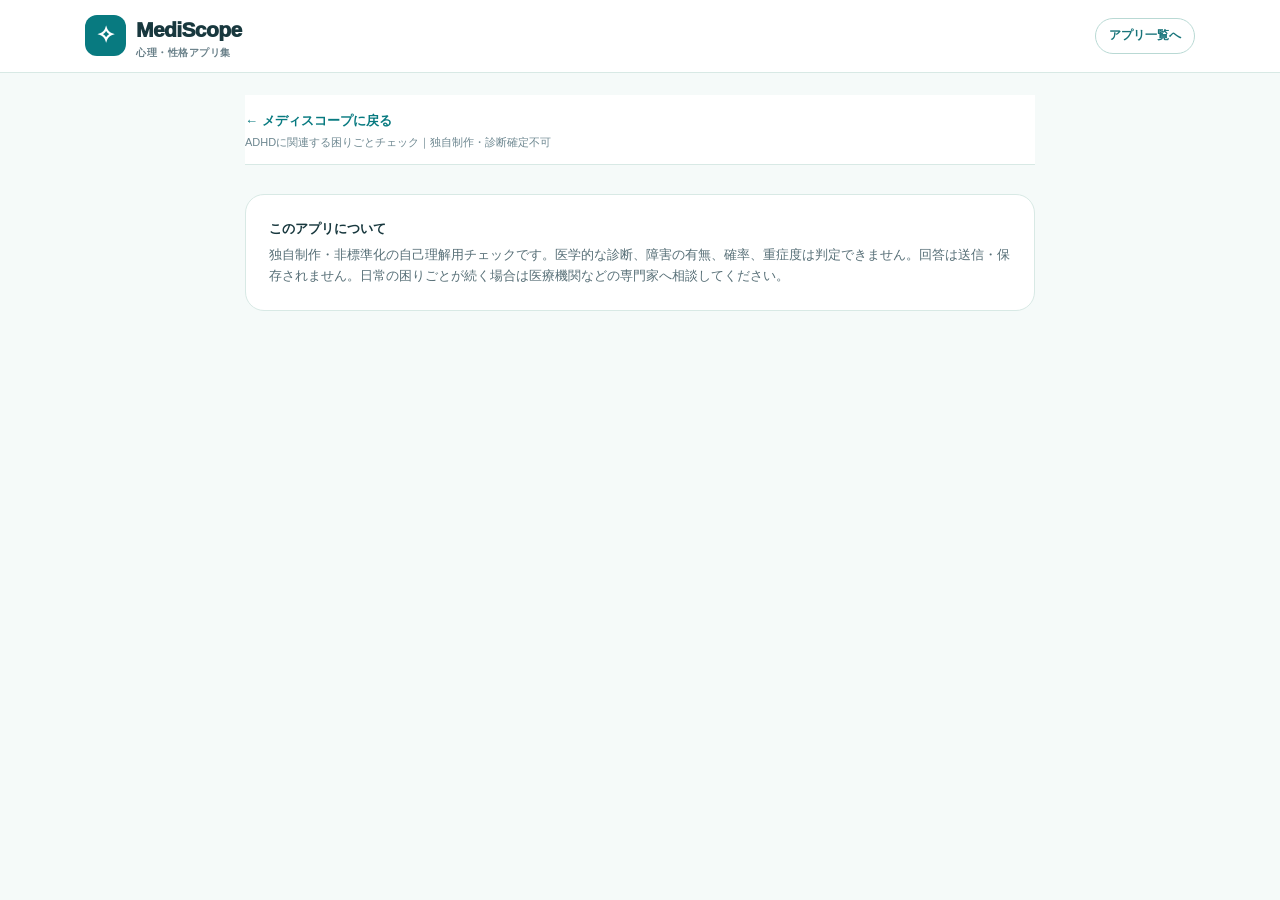
==== apps/attention/index.html @ f4fc347e "Build MediScope as independent original diagnosis app collection; restore 24q and 18q psychopathy or" ====
<!doctype html><html lang="ja"><head><meta charset="utf-8"><meta name="viewport" content="width=device-width,initial-scale=1"><meta name="theme-color" content="#086f76"><title>ADHDに関連する困りごとチェック｜MediScope</title><meta name="description" content="集中・忘れ物・段取りなどの困りごとを整理する9問"><link rel="stylesheet" href="../../style.css?v=4"></head><body>
<header><nav class="wrap nav"><a class="brand" href="../../"><i>✧</i><span>MediScope<small>心理・性格アプリ集</small></span></a><a href="../../">アプリ一覧へ</a></nav></header>
<main class="wrap app-main">
<div class="app-nav"><a href="../../">← メディスコープに戻る</a><span>ADHDに関連する困りごとチェック｜独自制作・診断確定不可</span></div>
<section id="library" hidden><input id="search" type="search" aria-label="検索" hidden><span id="count" hidden></span><div id="cards" hidden></div></section>
<section id="quiz" class="quiz" hidden>
<button id="back" class="back" type="button" hidden>戻る</button><h2 id="quiz-title"></h2><p id="quiz-desc" class="explain"></p><div class="notice-inline" id="quiz-note"></div>
<div class="progress-line"><span>回答の進み具合</span><span id="progress-text"></span></div><div class="track"><i id="progress-bar"></i></div>
<form id="form"><div id="questions"></div><div class="actions"><button class="primary" type="submit">結果を見る</button><button class="secondary" type="reset">回答をリセット</button></div><p class="error" id="error" aria-live="polite"></p></form>
<div id="result" class="result" hidden aria-live="polite"></div></section>
<aside class="disclaimer"><strong>このアプリについて</strong><p>独自制作・非標準化の自己理解用チェックです。医学的な診断、障害の有無、確率、重症度は判定できません。回答は送信・保存されません。日常の困りごとが続く場合は医療機関などの専門家へ相談してください。</p></aside>
</main>
<script>history.replaceState(null,"","#test-attention");</script><script src="../../app.js?v=4"></script>
</body></html>
---- style.css ----
:root{--ink:#18383e;--muted:#687f88;--a:#087a80;--line:#d8e9e5;--bg:#f5faf9;--soft:#e8f6f3;--paper:#fff}
*{box-sizing:border-box}html{scroll-behavior:smooth}body{margin:0;background:var(--bg);font:16px/1.65 -apple-system,BlinkMacSystemFont,"Hiragino Kaku Gothic ProN",Meiryo,sans-serif;color:var(--ink)}button,input{font:inherit}button{cursor:pointer}button:focus-visible,a:focus-visible,input:focus-visible{outline:3px solid #72c8c0;outline-offset:3px}[hidden]{display:none!important}a{color:inherit}
.wrap{width:calc(100% - 32px);max-width:1110px;margin:auto}
header{position:sticky;top:0;background:#ffffffef;z-index:10;backdrop-filter:blur(10px);border-bottom:1px solid var(--line)}
.nav{height:72px;display:flex;align-items:center;justify-content:space-between;gap:10px}
.brand{display:flex;align-items:center;gap:10px;text-decoration:none;font-size:21px;font-weight:950;letter-spacing:-.6px}.brand i{display:grid;place-items:center;background:var(--a);color:#fff;border-radius:12px;width:41px;height:41px;font-size:23px;font-style:normal}.brand small{display:block;font-size:10px;line-height:1.2;color:var(--muted);letter-spacing:.5px}
.nav a:last-child{border:1px solid #b9d9d4;padding:7px 13px;border-radius:50px;color:#18747a;font-size:12px;text-decoration:none;font-weight:800}
.hero{padding:28px 0 17px}.hero-in{background:linear-gradient(110deg,#08666f,#0a8f91 75%,#6ac4af);color:white;border-radius:26px;padding:52px clamp(25px,5vw,60px);min-height:305px;position:relative;overflow:hidden}
.hero-in:after{content:"";position:absolute;width:360px;height:360px;border:35px solid #eafffa29;border-radius:50%;right:-160px;top:-46px}
.hero h1{position:relative;z-index:1;font-size:clamp(30px,4.6vw,48px);line-height:1.26;letter-spacing:-.7px;margin:11px 0 13px}.hero h1 em{font-style:normal;color:#c4fff2}
.hero p{position:relative;z-index:1;max-width:640px;font-size:14px;color:#e5fff9;margin:0}
.hero .overline{color:#bbfff2;font-size:11px;letter-spacing:2px;font-weight:900}
.pills{display:flex;gap:8px;flex-wrap:wrap;margin:12px 0 29px}.pills span{background:#e9f3f1;color:#4b7a7e;padding:6px 13px;border-radius:30px;font-weight:800;font-size:12px}
.headline{display:flex;align-items:end;justify-content:space-between;gap:8px;margin-bottom:17px}.headline h2{font-size:24px;margin:0}.headline p{margin:3px 0 0;color:var(--muted);font-size:13px}.count{font-size:12px;color:var(--muted);white-space:nowrap}
.search{width:100%;height:49px;border-radius:13px;background:#fff;border:1px solid #bcd9d4;padding:0 14px;margin:0 0 13px}
.filters{display:flex;gap:8px;overflow:auto;scrollbar-width:thin;padding:0 0 18px}
.filter{white-space:nowrap;background:#fff;border:1px solid var(--line);color:#55777b;font-size:13px;font-weight:800;border-radius:50px;padding:8px 16px}
.filter[aria-pressed=true]{background:var(--a);color:#fff;border-color:var(--a)}
.cards{display:grid;grid-template-columns:repeat(3,minmax(0,1fr));gap:16px}.card{background:#fff;border:1px solid var(--line);border-radius:20px;padding:23px;display:flex;flex-direction:column;min-height:238px;box-shadow:0 8px 28px #19545b10}
.card .toprow{display:flex;align-items:center;justify-content:space-between;margin-bottom:14px}.card .emoji{background:#e9f5f2;border-radius:14px;width:49px;height:49px;display:grid;place-items:center;font-size:25px}
.badge{font-size:11px;background:#f0f4f4;color:#5b7a7f;border-radius:30px;padding:5px 9px;font-weight:800}.badge.med{background:#eef2ff;color:#53629e}
.card h3{font-size:18px;line-height:1.45;margin:0 0 7px}.card p{font-size:13px;color:var(--muted);margin:0 0 12px;flex:1}
.card .meta{font-size:11px;color:#809399;margin-bottom:14px}.card .start{background:var(--a);color:#fff;border:0;border-radius:11px;font-size:13px;font-weight:900;padding:11px;width:100%;text-align:center}
.quiz{background:#fff;border:1px solid var(--line);border-radius:23px;padding:30px;margin:24px auto 0;box-shadow:0 14px 30px #1b4c5613}
.back{border:0;background:var(--soft);color:var(--a);padding:8px 15px;border-radius:10px;font-size:13px;font-weight:850;margin-bottom:18px}
.quiz h2{font-size:25px;margin:0 0 9px}.quiz .explain{font-size:13px;color:var(--muted);margin:0 0 13px}
.notice-inline{background:#edf6f4;border-left:4px solid #36a5a3;padding:13px 15px;border-radius:10px;font-size:12px;color:#45646b;margin:15px 0 18px}
.progress-line{display:flex;justify-content:space-between;font-size:12px;color:var(--muted);margin:14px 0 7px}.track{height:9px;background:#e7f0ef;border-radius:20px;overflow:hidden}.track>i{display:block;background:#13a19c;width:0;height:100%;transition:width .2s}
.question{padding:18px 0;border-bottom:1px solid var(--line);border-left:0;border-top:0;border-right:0;margin:0;min-width:0}
.question legend{font-size:14px;font-weight:850;line-height:1.6;margin-bottom:13px;padding:0;width:100%}
.choices{display:flex;flex-wrap:wrap;gap:7px}.choice{display:flex;align-items:center;gap:5px;border:1px solid #dae5e6;border-radius:30px;padding:7px 10px;font-size:12px;cursor:pointer;color:#52666d}
.choice:has(input:checked){background:#e1f7f0;border-color:#49aaa6;color:#056c70;font-weight:900}.choice input{accent-color:#088489;margin:0}
.actions{display:flex;flex-wrap:wrap;gap:10px;margin-top:22px}.primary{background:var(--a);border:0;border-radius:11px;padding:12px 22px;color:#fff;font-weight:900}.secondary{background:#e8f4f1;border:0;border-radius:11px;padding:12px 19px;color:#11757c;font-weight:850}.error{color:#af3e43;font-size:13px;font-weight:700}
.result{background:#f3faf7;border:1px solid #d2e9df;border-radius:17px;margin:25px 0 0;padding:23px}.result h3{font-size:22px;margin:0 0 12px}.result p{color:#45666d;font-size:13px}
.axis{display:grid;grid-template-columns:145px 1fr 42px;gap:12px;align-items:center;margin:15px 0;font-size:12px}.bar{height:11px;border-radius:30px;background:#dbeee8;overflow:hidden}.bar b{display:block;height:100%;background:#158f8c;border-radius:30px}
.answers-list{padding-left:22px;font-size:13px;color:#42616a}.answers-list li{margin-bottom:6px}
.disclaimer{background:#fff;border:1px solid var(--line);border-radius:19px;padding:23px;margin:29px auto 43px;font-size:13px;color:#576f77}.disclaimer strong{color:var(--ink)}.disclaimer p{margin:5px 0 0}
footer{border-top:1px solid var(--line);font-size:12px;color:#7d9399;padding:24px 0 38px}
@media(max-width:850px){.cards{grid-template-columns:repeat(2,1fr)}}
@media(max-width:580px){.nav{height:64px}.nav a:last-child{font-size:11px}.hero{padding-top:17px}.hero-in{min-height:270px;padding:31px 24px}.hero h1{font-size:31px}.cards{grid-template-columns:1fr;gap:12px}.card{min-height:205px;padding:19px}.quiz{padding:20px}.quiz h2{font-size:22px}.choice{font-size:11px;padding:7px 9px}.axis{grid-template-columns:91px 1fr 33px;gap:6px}}

.app-main{max-width:790px;padding-top:22px}.app-main .quiz{display:block}.app-nav{background:white;border-bottom:1px solid var(--line);padding:12px 0}
.app-nav a{color:#087a80;text-decoration:none;font-size:13px;font-weight:900}
.app-nav span{display:block;color:#6d8790;font-size:11px}
.app-main .quiz{margin:0 auto 36px}
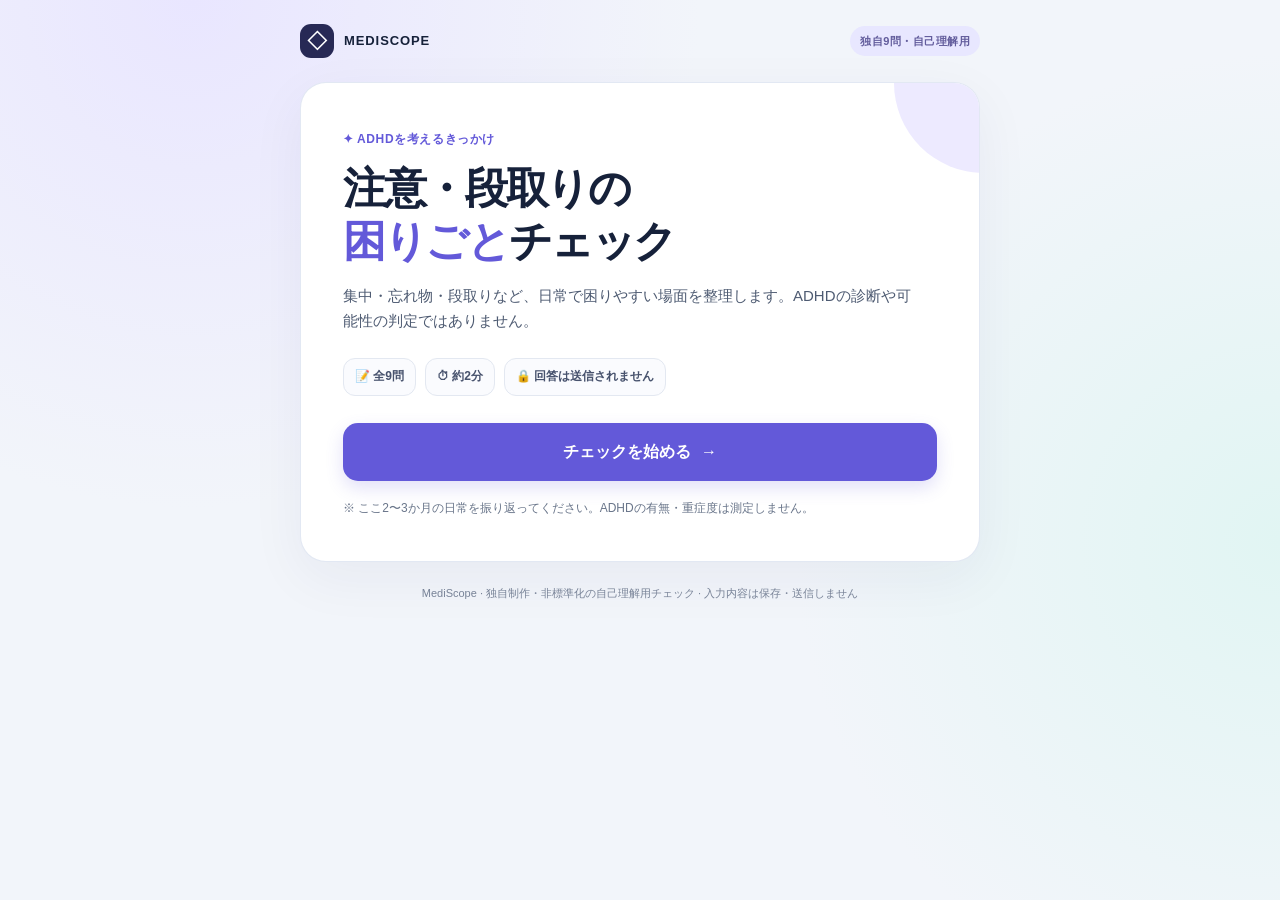
==== commit 5852eb3f: "Rebuild 7 apps in the same one-question-at-a-time format as the psychopathy check Questions, descrip" ====
--- a/apps/attention/index.html
+++ b/apps/attention/index.html
@@ -1,14 +1,236 @@
-<!doctype html><html lang="ja"><head><meta charset="utf-8"><meta name="viewport" content="width=device-width,initial-scale=1"><meta name="theme-color" content="#086f76"><title>ADHDに関連する困りごとチェック｜MediScope</title><meta name="description" content="集中・忘れ物・段取りなどの困りごとを整理する9問"><link rel="stylesheet" href="../../style.css?v=4"></head><body>
-<header><nav class="wrap nav"><a class="brand" href="../../"><i>✧</i><span>MediScope<small>心理・性格アプリ集</small></span></a><a href="../../">アプリ一覧へ</a></nav></header>
-<main class="wrap app-main">
-<div class="app-nav"><a href="../../">← メディスコープに戻る</a><span>ADHDに関連する困りごとチェック｜独自制作・診断確定不可</span></div>
-<section id="library" hidden><input id="search" type="search" aria-label="検索" hidden><span id="count" hidden></span><div id="cards" hidden></div></section>
-<section id="quiz" class="quiz" hidden>
-<button id="back" class="back" type="button" hidden>戻る</button><h2 id="quiz-title"></h2><p id="quiz-desc" class="explain"></p><div class="notice-inline" id="quiz-note"></div>
-<div class="progress-line"><span>回答の進み具合</span><span id="progress-text"></span></div><div class="track"><i id="progress-bar"></i></div>
-<form id="form"><div id="questions"></div><div class="actions"><button class="primary" type="submit">結果を見る</button><button class="secondary" type="reset">回答をリセット</button></div><p class="error" id="error" aria-live="polite"></p></form>
-<div id="result" class="result" hidden aria-live="polite"></div></section>
-<aside class="disclaimer"><strong>このアプリについて</strong><p>独自制作・非標準化の自己理解用チェックです。医学的な診断、障害の有無、確率、重症度は判定できません。回答は送信・保存されません。日常の困りごとが続く場合は医療機関などの専門家へ相談してください。</p></aside>
-</main>
-<script>history.replaceState(null,"","#test-attention");</script><script src="../../app.js?v=4"></script>
-</body></html>+<!doctype html>
+<html lang="ja">
+<head>
+  <meta charset="utf-8">
+  <meta name="viewport" content="width=device-width,initial-scale=1,viewport-fit=cover">
+  <meta name="theme-color" content="#eef2f8">
+  <meta name="description" content="集中・忘れ物・段取りなどの困りごとを整理する9問">
+  <title>ADHDに関連する困りごとチェック｜MediScope</title>
+  <style>
+    :root { color-scheme: light; --ink:#16213a; --muted:#65738b; --line:#e3e8f1; --paper:#fff; --accent:#6359d9; --accent-dark:#4e43b9; --mint:#1ba992; --blush:#e46b78; --bg:#f2f5fa; }
+    *,*::before,*::after { box-sizing:border-box; }
+    html { scroll-behavior:smooth; }
+    body {margin:0; font-family:-apple-system,BlinkMacSystemFont,"Hiragino Kaku Gothic ProN","Noto Sans JP","Yu Gothic",Meiryo,sans-serif; color:var(--ink); background:radial-gradient(circle at 15% 0%,#e9e6ff 0,transparent 36%),radial-gradient(circle at 100% 60%,#e1f5f3 0,transparent 35%),var(--bg); min-height:100dvh; line-height:1.65;}
+    button {font:inherit; cursor:pointer;}
+    button:focus-visible, a:focus-visible {outline:3px solid #6d63e9; outline-offset:3px;}
+    .shell {width:min(100% - 32px,680px); margin:0 auto; padding:24px 0 max(38px,env(safe-area-inset-bottom));}
+    .masthead {display:flex; align-items:center; justify-content:space-between; gap:12px; margin-bottom:24px;}
+    .logo {display:flex; align-items:center; gap:10px; font-size:13px; font-weight:850; letter-spacing:.07em;}
+    .mark {height:34px; width:34px; background:#272955; color:white; display:grid; place-items:center; border-radius:11px; font-size:20px; font-weight:750;}
+    .tag {font-size:11px; font-weight:800; letter-spacing:.04em; color:#625c9c; background:#e8e7ff; padding:6px 10px; border-radius:999px; white-space:nowrap;}
+    .surface {background:var(--paper); border:1px solid rgba(223,230,242,.9); border-radius:26px; box-shadow:0 16px 55px rgba(32,43,86,.055); overflow:hidden;}
+    .hero {padding:clamp(24px,6vw,42px); position:relative; overflow:hidden;}
+    .hero:before {content:""; position:absolute; width:180px; height:180px; right:-95px; top:-90px; border-radius:50%; background:#edeaff; pointer-events:none;}
+    .eyebrow {display:inline-flex; align-items:center; gap:6px; font-size:12px; font-weight:800; letter-spacing:.05em; color:var(--accent); margin-bottom:12px;}
+    h1 {font-size:clamp(30px,6vw,43px); letter-spacing:-.055em; line-height:1.24; margin:0 0 16px; font-weight:900;}
+    h1 em {font-style:normal;color:var(--accent);}
+    h2 {font-size:24px; letter-spacing:-.045em; line-height:1.35; margin:0;}
+    p {margin:0;}
+    .lead {font-size:15px; color:#4e5b72; max-width:38em;}
+    .facts {display:flex; gap:9px; flex-wrap:wrap; margin:24px 0 27px;}
+    .fact {border:1px solid var(--line); padding:8px 11px; border-radius:12px; font-size:12px; font-weight:750; color:#47526d; background:#fafbfe;}
+    .primary {display:flex; align-items:center; justify-content:center; gap:10px; width:100%; border:none; border-radius:15px; background:var(--accent); color:white; padding:16px 22px; font-weight:850; font-size:16px; transition:transform .15s,background .15s; box-shadow:0 7px 17px rgba(99,89,217,.19);}
+    .primary:active {transform:scale(.99);}
+    .primary:hover {background:var(--accent-dark);}
+    .primary[disabled] {opacity:.45; cursor:not-allowed; box-shadow:none;}
+    .secondary {border:1px solid #dfe3ef; color:#35415b; background:white; border-radius:12px; padding:12px 15px; font-weight:800;}
+    .secondary:hover {background:#f6f7ff;}
+    .notice {font-size:12px; color:#69758a; line-height:1.75; margin-top:17px;}
+    .foot {text-align:center; font-size:11px; color:#7a8599; margin-top:22px; padding:0 10px;}
+    .hidden {display:none!important;}
+    .inside {padding:clamp(20px,5.4vw,36px);}
+    .progress-top {display:flex; align-items:center; justify-content:space-between; font-size:13px; font-weight:850; margin-bottom:12px;}
+    .progress-top .dim {font-weight:700; color:#7b859a;}
+    .track {height:9px; background:#edf0f7; border-radius:50px; overflow:hidden;}
+    .fill {height:100%; width:0; background:linear-gradient(90deg,#8c81f0,#6359d9); transition:width .26s; border-radius:50px;}
+    .q-area {padding-top:29px;}
+    .q-kicker {font-size:12px; color:var(--accent); font-weight:800; margin-bottom:10px;}
+    .q-text {font-size:clamp(19px,4.5vw,25px); font-weight:860; line-height:1.56; letter-spacing:-.045em; min-height:80px;}
+    .q-hint {font-size:12px; color:#7a8598; margin:17px 0 12px;}
+    .options {display:grid; gap:9px;}
+    .option {display:flex; align-items:center; gap:13px; text-align:left; width:100%; border:1.5px solid #e3e7f0; background:#fff; padding:13px 15px; border-radius:13px; color:#35405a; font-size:14px; font-weight:680; transition:background .15s,border-color .15s;}
+    .option:hover {border-color:#bdb7fa; background:#faf9ff;}
+    .option.selected {background:#efedff; color:#4d41bd; border-color:#7e74e6;}
+    .radio-mark {width:19px;height:19px;border:2px solid #c4cad8;border-radius:50%;display:grid;place-items:center;flex-shrink:0;}
+    .option.selected .radio-mark {border-color:var(--accent);}
+    .option.selected .radio-mark::after {content:"";width:9px;height:9px;border-radius:50%;background:var(--accent);}
+    .nav {display:flex; gap:12px; margin-top:23px;}
+    .nav .primary {flex:1;}
+    .nav .secondary {flex:0 0 auto;}
+    .result-head {background:linear-gradient(150deg,#272b58,#47438b); padding:26px 25px 28px; color:white;}
+    .result-head .small {font-size:12px; color:#d5d4ff; font-weight:850; letter-spacing:.05em;}
+    .score-row {display:flex; align-items:baseline; gap:8px; margin:12px 0 9px;}
+    .score {font-size:65px; font-weight:900; line-height:1; letter-spacing:-.08em;}
+    .suffix {font-size:13px; color:#d6d5ff; font-weight:800;}
+    .result-label {font-size:20px; font-weight:850; margin:3px 0 8px;}
+    .result-description {font-size:13px; line-height:1.85; color:#edecff;}
+    .result-body {padding:26px 25px 28px;}
+    .bar-section {margin:0 0 27px;}
+    .bar-title {display:flex; align-items:center; justify-content:space-between; font-size:14px; margin:0 0 7px; font-weight:800;}
+    .bar-title output {font-variant-numeric:tabular-nums; font-size:13px; color:#65708a;}
+    .bar-track {background:#edf0f6;border-radius:30px; height:13px; overflow:hidden;}
+    .bar-track > span {display:block; height:100%; width:0; border-radius:30px; transition:width .7s ease;}
+    .bar-note {font-size:12px; color:#717c91; margin-top:5px;}
+    .insight {padding:16px 17px; border:1px solid #e7e7f7; background:#f7f7ff; border-radius:15px; margin-bottom:18px;}
+    .insight strong {display:block; font-size:14px; margin-bottom:6px; color:#423b93;}
+    .insight p {font-size:13px;color:#4e5970;}
+    .caution {padding:16px 17px; border-left:3px solid #b9b4fb; background:#fbfbff; color:#526078; font-size:12px; line-height:1.9; border-radius:8px;}
+    .button-row {display:flex; flex-direction:column; gap:10px; margin-top:22px;}
+    .button-row .secondary {width:100%;}
+    .toast {font-size:12px;text-align:center; min-height:18px;color:#238776;margin-top:12px;}
+    @media (prefers-reduced-motion:reduce) {*,*::before,*::after{transition:none!important;scroll-behavior:auto!important;}}
+    @media (min-width:580px) {.button-row {flex-direction:row;} .button-row > * {flex:1;} .q-area{padding-top:35px;} }
+      .logo{color:inherit;text-decoration:none;}
+    .flag-list{margin:8px 0 0;padding-left:1.2em;font-size:13px;color:#4e5970;}
+    .flag-list li{margin:3px 0;}
+  </style>
+
+</head>
+<body>
+  <main class="shell">
+    <header class="masthead"><a class="logo" href="../../"><div class="mark" aria-hidden="true">◇</div><span>MEDISCOPE</span></a><span class="tag">独自9問・自己理解用</span></header>
+    <section id="intro" class="surface hero">
+      <span class="eyebrow">✦ ADHDを考えるきっかけ</span>
+      <h1>注意・段取りの<br><em>困りごと</em>チェック</h1>
+      <p class="lead">集中・忘れ物・段取りなど、日常で困りやすい場面を整理します。ADHDの診断や可能性の判定ではありません。</p>
+      <div class="facts"><span class="fact">📝 全9問</span><span class="fact">⏱ 約2分</span><span class="fact">🔒 回答は送信されません</span></div>
+      <button id="start" class="primary" type="button">チェックを始める <span aria-hidden="true">→</span></button>
+      <p class="notice">※ ここ2〜3か月の日常を振り返ってください。ADHDの有無・重症度は測定しません。</p>
+    </section>
+    <section id="quiz" class="surface inside hidden" aria-label="質問">
+      <div class="progress-top"><span id="count">QUESTION 01 / 09</span><span class="dim" id="percent">0% 完了</span></div>
+      <div class="track" role="progressbar" aria-label="回答進捗" aria-valuemin="0" aria-valuemax="9" aria-valuenow="0" id="progress"><div class="fill" id="progress-fill"></div></div>
+      <div class="q-area"><div class="q-kicker" id="category"></div><div class="q-text" id="question" aria-live="polite"></div><p class="q-hint">最も近いものを1つ選んでください。</p><div class="options" id="choices" role="group" aria-label="回答の選択肢"></div></div>
+      <div class="nav"><button id="back" class="secondary" type="button">戻る</button><button id="next" class="primary" type="button" disabled>次へ <span aria-hidden="true">→</span></button></div>
+      <p class="notice">ここ2〜3か月の日常を振り返ってください。</p>
+    </section>
+    <section id="result" class="surface hidden" aria-label="チェック結果" aria-live="polite">
+      <div class="result-head"><div class="small">YOUR SELF-REFLECTION REPORT</div><div class="score-row"><span class="score" id="score">0</span><span class="suffix" id="suffix"></span></div><div class="result-label" id="level">今回の回答を振り返る</div><p class="result-description" id="description"></p></div>
+      <div class="result-body">
+        <h2 style="font-size:19px;margin-bottom:17px" id="bars-title"></h2>
+        <div id="bars"></div>
+        <div class="insight" id="flag-box"><strong>特に振り返りたい項目</strong><div id="flags"></div></div>
+        <div class="insight"><strong>参考のヒント</strong><p id="tip"></p></div>
+        <div class="caution"><strong>この結果について</strong><br>この表示は独自の質問による自己理解用の集計です。医学的・心理学的な診断の根拠にはなりません。一般集団との比較、病気の確率・重症度、障害の有無は判定できません。困りごとが続く場合は医療機関などの専門家へ相談してください。</div>
+        <div class="button-row"><button id="copy" class="primary" type="button">結果をコピー</button><button id="restart" class="secondary" type="button">最初からやり直す</button></div><p class="toast" id="toast" role="status"></p>
+        <p class="notice" style="text-align:center"><a href="../../" style="color:var(--accent);font-weight:800">← MediScope のアプリ一覧に戻る</a></p>
+      </div>
+    </section>
+    <footer class="foot">MediScope · 独自制作・非標準化の自己理解用チェック · 入力内容は保存・送信しません</footer>
+  </main>
+<script>
+  'use strict';
+  const APP = {"id": "attention", "title": "注意・段取りの困りごとチェック", "mode": "freq", "labels": ["まったくない", "ほとんどない", "ときどきある", "よくある", "とてもよくある"], "questions": [{"cat": "ADHDを考えるきっかけ", "text": "やるべきことが多いと、どこから始めればよいか迷う。"}, {"cat": "ADHDを考えるきっかけ", "text": "必要な物を探すことに時間を使ってしまう。"}, {"cat": "ADHDを考えるきっかけ", "text": "話を聞いていても、途中で別のことが気になる。"}, {"cat": "ADHDを考えるきっかけ", "text": "長い作業では、休憩を挟まないと取りかかりにくい。"}, {"cat": "ADHDを考えるきっかけ", "text": "予定を忘れないように複数の工夫が必要になる。"}, {"cat": "ADHDを考えるきっかけ", "text": "単調な作業を後回しにしてしまう。"}, {"cat": "ADHDを考えるきっかけ", "text": "途中で別の作業に移り、元の作業を忘れることがある。"}, {"cat": "ADHDを考えるきっかけ", "text": "思いついたことをすぐに口に出したくなる。"}, {"cat": "ADHDを考えるきっかけ", "text": "時間を見積もったつもりでも、遅れが生じることがある。"}], "groups": [], "tip": "気になった項目があれば、実際に困った場面・頻度・工夫したことを記録すると相談時に役立ちます。"};
+  const questions = APP.questions, labels = APP.labels;
+  let answers = Array(questions.length).fill(null);
+  let current = 0;
+  let latestReport = '';
+  const $ = id => document.getElementById(id);
+  const show = screen => {
+    ['intro','quiz','result'].forEach(x => $(x).classList.toggle('hidden',x!==screen));
+    window.scrollTo({top:0,behavior:'instant'});
+  };
+  function renderQuestion() {
+    const q=questions[current];
+    const done=answers.filter(x=>x!==null).length;
+    $('count').textContent = `QUESTION ${String(current+1).padStart(2,'0')} / ${String(questions.length).padStart(2,'0')}`;
+    $('percent').textContent=`${Math.round(done/questions.length*100)}% 回答済み`;
+    $('progress').setAttribute('aria-valuenow',done);
+    $('progress-fill').style.width=`${done/questions.length*100}%`;
+    $('category').textContent=q.cat;
+    $('question').textContent=q.text;
+    $('choices').replaceChildren();
+    labels.forEach((label,i)=>{
+      const btn=document.createElement('button'); btn.type='button';
+      btn.className='option'+(answers[current]===i?' selected':'');
+      btn.setAttribute('aria-pressed',String(answers[current]===i));
+      btn.innerHTML='<span class="radio-mark" aria-hidden="true"></span><span></span>';
+      btn.lastElementChild.textContent=label;
+      btn.addEventListener('click',()=>{answers[current]=i; renderQuestion();});
+      $('choices').append(btn);
+    });
+    $('back').disabled=current===0;
+    $('back').style.opacity=current===0?'.45':'1';
+    $('next').disabled=answers[current]===null;
+    $('next').innerHTML=current===questions.length-1?'結果を見る <span aria-hidden="true">→</span>':'次へ <span aria-hidden="true">→</span>';
+  }
+  function addBar(title,value,outputText,color,hint){
+    const section=document.createElement('div');section.className='bar-section';
+    const head=document.createElement('div');head.className='bar-title';
+    const name=document.createElement('span');name.textContent=title;
+    const output=document.createElement('output');output.textContent=outputText;
+    head.append(name,output);
+    const track=document.createElement('div');track.className='bar-track';
+    const fill=document.createElement('span');fill.style.background=color;fill.style.width=value+'%';track.append(fill);
+    section.append(head,track);
+    if(hint){const p=document.createElement('p');p.className='bar-note';p.textContent=hint;section.append(p);}
+    $('bars').append(section);
+  }
+  function groupScores(){
+    return APP.groups.map(g=>{
+      const vals=questions.map((q,i)=>q.group===g.key?(q.reverse?4-answers[i]:answers[i]):null).filter(v=>v!==null);
+      const avg=vals.reduce((a,b)=>a+b,0)/vals.length;
+      return {...g,avg,value:Math.round(avg/4*100)};
+    });
+  }
+  function showResult() {
+    if(answers.some(x=>x===null)) return;
+    $('bars').replaceChildren();$('flags').replaceChildren();
+    $('tip').textContent=APP.tip;
+    let lines=[];
+    if(APP.mode==='freq'){
+      const notable=answers.map((v,i)=>({v,i})).filter(x=>x.v>=3).sort((a,b)=>b.v-a.v);
+      $('score').textContent=notable.length;
+      $('suffix').textContent=`/ ${questions.length} 項目が「よくある」以上`;
+      $('level').textContent='今回の回答を振り返る';
+      $('description').textContent=`今回「よくある」「とてもよくある」に近い回答を選んだ項目は、${notable.length} / ${questions.length}件でした。この数は病気の確率・診断・重症度を表すものではありません。`;
+      $('bars-title').textContent='項目ごとの回答';
+      questions.forEach((q,i)=>addBar(`${i+1}. ${q.text}`,answers[i]/4*100,labels[answers[i]],answers[i]>=3?'#7068db':'#b9bfd0'));
+      if(notable.length){
+        const ul=document.createElement('ul');ul.className='flag-list';
+        notable.slice(0,4).forEach(x=>{const li=document.createElement('li');li.textContent=questions[x.i].text;ul.append(li);});
+        $('flags').append(ul);
+      }else{
+        const p=document.createElement('p');p.textContent='今回の回答では、強く当てはまると選んだ項目はありませんでした。気になることがあれば、回答だけで判断せず実際の状況を振り返ってください。';$('flags').append(p);
+      }
+      $('flag-box').classList.remove('hidden');
+      lines=[`「よくある」以上の項目：${notable.length} / ${questions.length}件`,...notable.slice(0,4).map(x=>'・'+questions[x.i].text)];
+    }else if(APP.mode==='traits'){
+      const dims=groupScores();
+      const top=[...dims].sort((a,b)=>b.value-a.value)[0];
+      $('score').textContent=top.value;
+      $('suffix').textContent='/ 100 最も高かった特性';
+      $('level').textContent=`最も高かった特性：${top.name}`;
+      $('description').textContent='各項目の平均的な当てはまり度を0〜100%の表示に換算しています。一般集団との比較や能力の評価ではありません。';
+      $('bars-title').textContent=`${dims.length}つの特性`;
+      dims.forEach(d=>addBar(d.name,d.value,d.value+' / 100',d.color,`高いほど「${d.name}」に当てはまると回答した傾向`));
+      $('flag-box').classList.add('hidden');
+      lines=dims.map(d=>`${d.name}：${d.value}/100`);
+    }else{
+      const dims=groupScores();
+      const combo=dims.map(d=>d.avg>=2?d.high:d.low);
+      const no=dims.reduce((n,d,i)=>n+(d.avg>=2?1<<(dims.length-1-i):0),0)+1;
+      $('score').textContent=String(no).padStart(2,'0');
+      $('suffix').textContent='/ 16通りの組み合わせ';
+      $('level').textContent=combo.join(' × ');
+      $('description').textContent=`あなたの回答の組み合わせ：${combo.join(' × ')}。これは独自の16通りの分類のうちの1つです。診断名ではありません。`;
+      $('bars-title').textContent=`${dims.length}つの軸`;
+      dims.forEach(d=>addBar(d.name,d.value,d.value+' / 100',d.color,`高いほど「${d.high}」、低いほど「${d.low}」`));
+      $('flag-box').classList.add('hidden');
+      lines=[`組み合わせ：${combo.join(' × ')}`,...dims.map(d=>`${d.name}：${d.value}/100`)];
+    }
+    latestReport=`【${APP.title}／MediScope】\n${lines.join('\n')}\n\n※独自の質問による自己理解用の表示です。医学的・心理学的な診断の根拠にはなりません。`;
+    $('toast').textContent='';
+    show('result');
+  }
+  $('start').addEventListener('click',()=>{current=0;renderQuestion();show('quiz');});
+  $('back').addEventListener('click',()=>{if(current>0){current--;renderQuestion();}});
+  $('next').addEventListener('click',()=>{if(answers[current]===null)return;if(current===questions.length-1)showResult();else {current++;renderQuestion();}});
+  $('restart').addEventListener('click',()=>{answers=Array(questions.length).fill(null);current=0;latestReport='';show('intro');});
+  $('copy').addEventListener('click',async()=>{
+    try {if(!navigator.clipboard||!window.isSecureContext)throw new Error('clipboard unavailable');await navigator.clipboard.writeText(latestReport);$('toast').textContent='結果をコピーしました。';}
+    catch(e){const el=document.createElement('textarea');el.value=latestReport;el.style.cssText='position:fixed;top:-9999px;left:-9999px';document.body.append(el);el.select();let ok=false;try{ok=document.execCommand('copy');}catch(_){}el.remove();$('toast').textContent=ok?'結果をコピーしました。':'コピーできない場合は、ブラウザで開いてお試しください。';}
+  });
+</script>
+</body>
+</html>
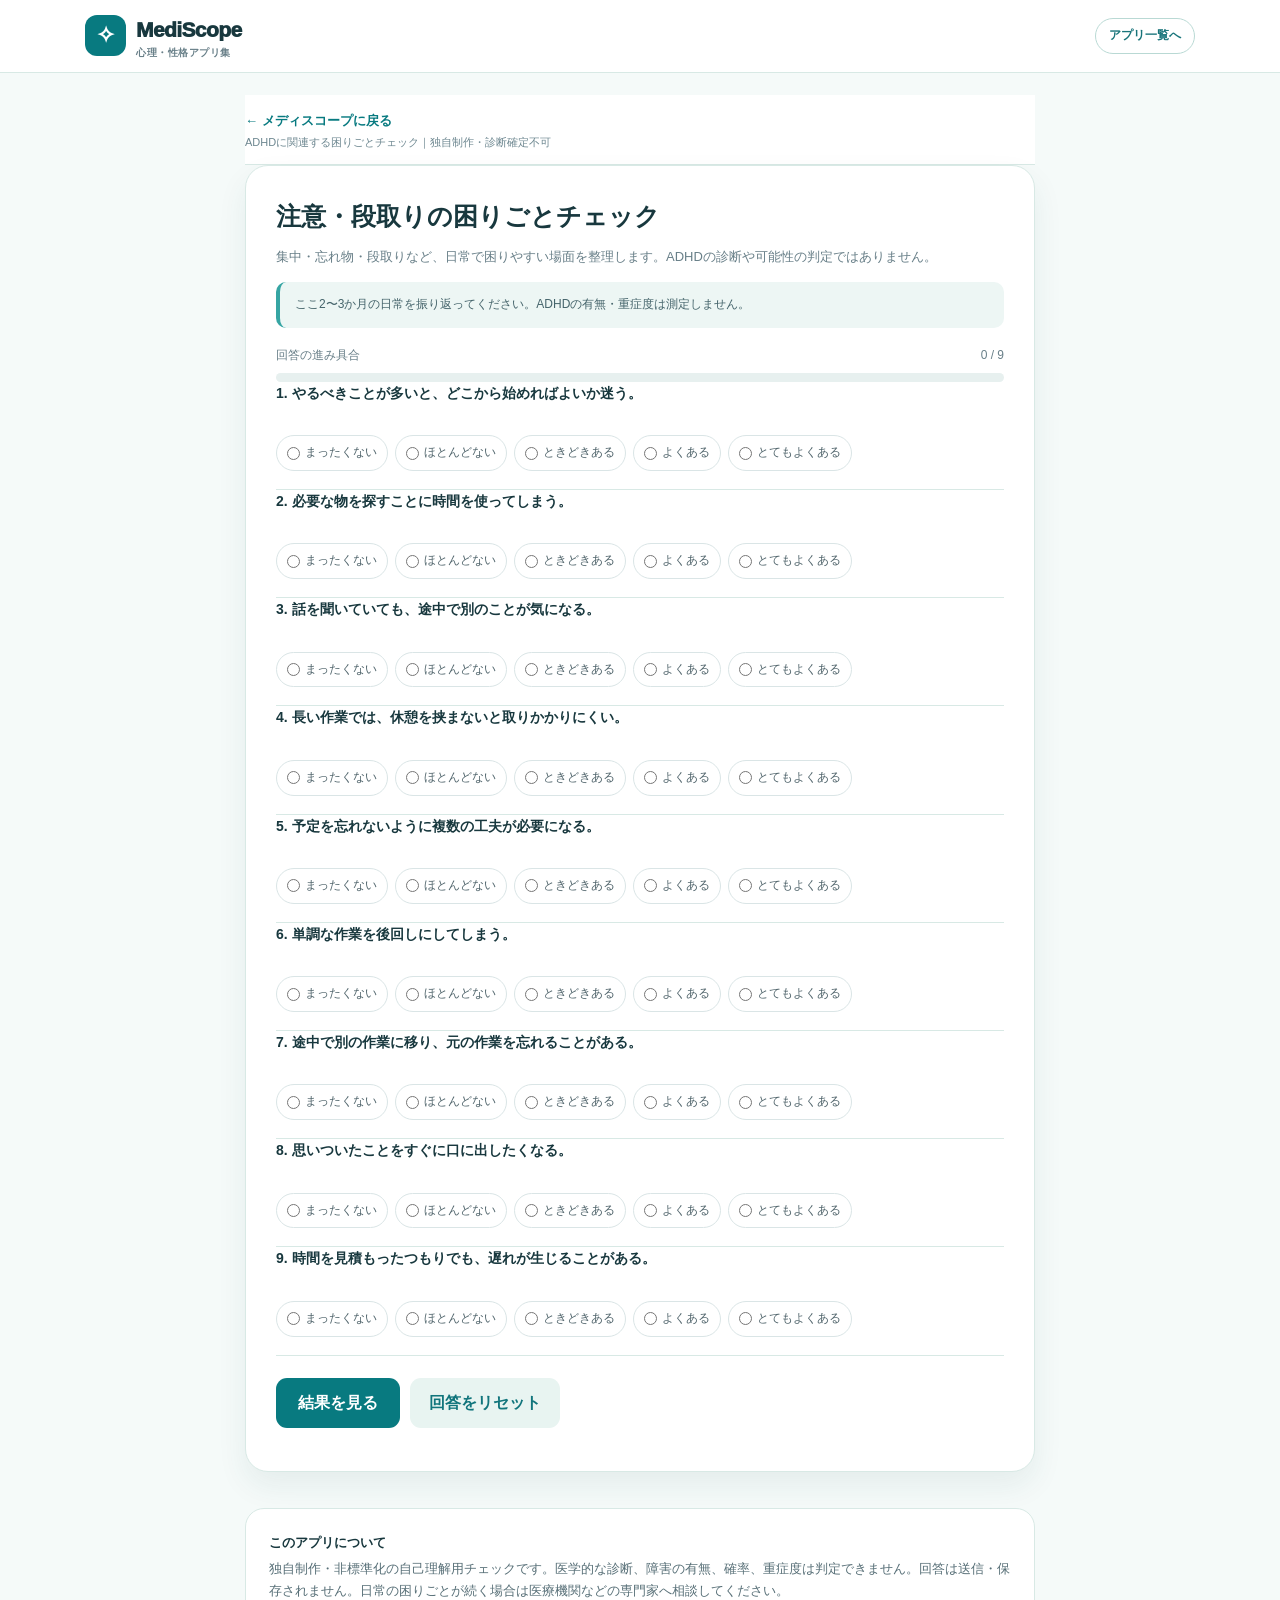
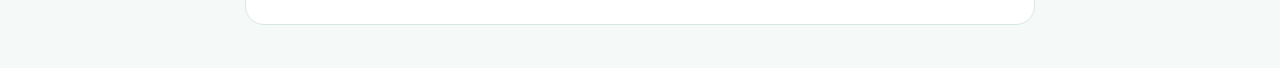
==== commit fff5c211: "Fix app.js syntax error that left 7 apps blank (childasd entry was outside defs array)" ====
--- a/apps/attention/index.html
+++ b/apps/attention/index.html
@@ -1,236 +1,14 @@
-<!doctype html>
-<html lang="ja">
-<head>
-  <meta charset="utf-8">
-  <meta name="viewport" content="width=device-width,initial-scale=1,viewport-fit=cover">
-  <meta name="theme-color" content="#eef2f8">
-  <meta name="description" content="集中・忘れ物・段取りなどの困りごとを整理する9問">
-  <title>ADHDに関連する困りごとチェック｜MediScope</title>
-  <style>
-    :root { color-scheme: light; --ink:#16213a; --muted:#65738b; --line:#e3e8f1; --paper:#fff; --accent:#6359d9; --accent-dark:#4e43b9; --mint:#1ba992; --blush:#e46b78; --bg:#f2f5fa; }
-    *,*::before,*::after { box-sizing:border-box; }
-    html { scroll-behavior:smooth; }
-    body {margin:0; font-family:-apple-system,BlinkMacSystemFont,"Hiragino Kaku Gothic ProN","Noto Sans JP","Yu Gothic",Meiryo,sans-serif; color:var(--ink); background:radial-gradient(circle at 15% 0%,#e9e6ff 0,transparent 36%),radial-gradient(circle at 100% 60%,#e1f5f3 0,transparent 35%),var(--bg); min-height:100dvh; line-height:1.65;}
-    button {font:inherit; cursor:pointer;}
-    button:focus-visible, a:focus-visible {outline:3px solid #6d63e9; outline-offset:3px;}
-    .shell {width:min(100% - 32px,680px); margin:0 auto; padding:24px 0 max(38px,env(safe-area-inset-bottom));}
-    .masthead {display:flex; align-items:center; justify-content:space-between; gap:12px; margin-bottom:24px;}
-    .logo {display:flex; align-items:center; gap:10px; font-size:13px; font-weight:850; letter-spacing:.07em;}
-    .mark {height:34px; width:34px; background:#272955; color:white; display:grid; place-items:center; border-radius:11px; font-size:20px; font-weight:750;}
-    .tag {font-size:11px; font-weight:800; letter-spacing:.04em; color:#625c9c; background:#e8e7ff; padding:6px 10px; border-radius:999px; white-space:nowrap;}
-    .surface {background:var(--paper); border:1px solid rgba(223,230,242,.9); border-radius:26px; box-shadow:0 16px 55px rgba(32,43,86,.055); overflow:hidden;}
-    .hero {padding:clamp(24px,6vw,42px); position:relative; overflow:hidden;}
-    .hero:before {content:""; position:absolute; width:180px; height:180px; right:-95px; top:-90px; border-radius:50%; background:#edeaff; pointer-events:none;}
-    .eyebrow {display:inline-flex; align-items:center; gap:6px; font-size:12px; font-weight:800; letter-spacing:.05em; color:var(--accent); margin-bottom:12px;}
-    h1 {font-size:clamp(30px,6vw,43px); letter-spacing:-.055em; line-height:1.24; margin:0 0 16px; font-weight:900;}
-    h1 em {font-style:normal;color:var(--accent);}
-    h2 {font-size:24px; letter-spacing:-.045em; line-height:1.35; margin:0;}
-    p {margin:0;}
-    .lead {font-size:15px; color:#4e5b72; max-width:38em;}
-    .facts {display:flex; gap:9px; flex-wrap:wrap; margin:24px 0 27px;}
-    .fact {border:1px solid var(--line); padding:8px 11px; border-radius:12px; font-size:12px; font-weight:750; color:#47526d; background:#fafbfe;}
-    .primary {display:flex; align-items:center; justify-content:center; gap:10px; width:100%; border:none; border-radius:15px; background:var(--accent); color:white; padding:16px 22px; font-weight:850; font-size:16px; transition:transform .15s,background .15s; box-shadow:0 7px 17px rgba(99,89,217,.19);}
-    .primary:active {transform:scale(.99);}
-    .primary:hover {background:var(--accent-dark);}
-    .primary[disabled] {opacity:.45; cursor:not-allowed; box-shadow:none;}
-    .secondary {border:1px solid #dfe3ef; color:#35415b; background:white; border-radius:12px; padding:12px 15px; font-weight:800;}
-    .secondary:hover {background:#f6f7ff;}
-    .notice {font-size:12px; color:#69758a; line-height:1.75; margin-top:17px;}
-    .foot {text-align:center; font-size:11px; color:#7a8599; margin-top:22px; padding:0 10px;}
-    .hidden {display:none!important;}
-    .inside {padding:clamp(20px,5.4vw,36px);}
-    .progress-top {display:flex; align-items:center; justify-content:space-between; font-size:13px; font-weight:850; margin-bottom:12px;}
-    .progress-top .dim {font-weight:700; color:#7b859a;}
-    .track {height:9px; background:#edf0f7; border-radius:50px; overflow:hidden;}
-    .fill {height:100%; width:0; background:linear-gradient(90deg,#8c81f0,#6359d9); transition:width .26s; border-radius:50px;}
-    .q-area {padding-top:29px;}
-    .q-kicker {font-size:12px; color:var(--accent); font-weight:800; margin-bottom:10px;}
-    .q-text {font-size:clamp(19px,4.5vw,25px); font-weight:860; line-height:1.56; letter-spacing:-.045em; min-height:80px;}
-    .q-hint {font-size:12px; color:#7a8598; margin:17px 0 12px;}
-    .options {display:grid; gap:9px;}
-    .option {display:flex; align-items:center; gap:13px; text-align:left; width:100%; border:1.5px solid #e3e7f0; background:#fff; padding:13px 15px; border-radius:13px; color:#35405a; font-size:14px; font-weight:680; transition:background .15s,border-color .15s;}
-    .option:hover {border-color:#bdb7fa; background:#faf9ff;}
-    .option.selected {background:#efedff; color:#4d41bd; border-color:#7e74e6;}
-    .radio-mark {width:19px;height:19px;border:2px solid #c4cad8;border-radius:50%;display:grid;place-items:center;flex-shrink:0;}
-    .option.selected .radio-mark {border-color:var(--accent);}
-    .option.selected .radio-mark::after {content:"";width:9px;height:9px;border-radius:50%;background:var(--accent);}
-    .nav {display:flex; gap:12px; margin-top:23px;}
-    .nav .primary {flex:1;}
-    .nav .secondary {flex:0 0 auto;}
-    .result-head {background:linear-gradient(150deg,#272b58,#47438b); padding:26px 25px 28px; color:white;}
-    .result-head .small {font-size:12px; color:#d5d4ff; font-weight:850; letter-spacing:.05em;}
-    .score-row {display:flex; align-items:baseline; gap:8px; margin:12px 0 9px;}
-    .score {font-size:65px; font-weight:900; line-height:1; letter-spacing:-.08em;}
-    .suffix {font-size:13px; color:#d6d5ff; font-weight:800;}
-    .result-label {font-size:20px; font-weight:850; margin:3px 0 8px;}
-    .result-description {font-size:13px; line-height:1.85; color:#edecff;}
-    .result-body {padding:26px 25px 28px;}
-    .bar-section {margin:0 0 27px;}
-    .bar-title {display:flex; align-items:center; justify-content:space-between; font-size:14px; margin:0 0 7px; font-weight:800;}
-    .bar-title output {font-variant-numeric:tabular-nums; font-size:13px; color:#65708a;}
-    .bar-track {background:#edf0f6;border-radius:30px; height:13px; overflow:hidden;}
-    .bar-track > span {display:block; height:100%; width:0; border-radius:30px; transition:width .7s ease;}
-    .bar-note {font-size:12px; color:#717c91; margin-top:5px;}
-    .insight {padding:16px 17px; border:1px solid #e7e7f7; background:#f7f7ff; border-radius:15px; margin-bottom:18px;}
-    .insight strong {display:block; font-size:14px; margin-bottom:6px; color:#423b93;}
-    .insight p {font-size:13px;color:#4e5970;}
-    .caution {padding:16px 17px; border-left:3px solid #b9b4fb; background:#fbfbff; color:#526078; font-size:12px; line-height:1.9; border-radius:8px;}
-    .button-row {display:flex; flex-direction:column; gap:10px; margin-top:22px;}
-    .button-row .secondary {width:100%;}
-    .toast {font-size:12px;text-align:center; min-height:18px;color:#238776;margin-top:12px;}
-    @media (prefers-reduced-motion:reduce) {*,*::before,*::after{transition:none!important;scroll-behavior:auto!important;}}
-    @media (min-width:580px) {.button-row {flex-direction:row;} .button-row > * {flex:1;} .q-area{padding-top:35px;} }
-      .logo{color:inherit;text-decoration:none;}
-    .flag-list{margin:8px 0 0;padding-left:1.2em;font-size:13px;color:#4e5970;}
-    .flag-list li{margin:3px 0;}
-  </style>
-
-</head>
-<body>
-  <main class="shell">
-    <header class="masthead"><a class="logo" href="../../"><div class="mark" aria-hidden="true">◇</div><span>MEDISCOPE</span></a><span class="tag">独自9問・自己理解用</span></header>
-    <section id="intro" class="surface hero">
-      <span class="eyebrow">✦ ADHDを考えるきっかけ</span>
-      <h1>注意・段取りの<br><em>困りごと</em>チェック</h1>
-      <p class="lead">集中・忘れ物・段取りなど、日常で困りやすい場面を整理します。ADHDの診断や可能性の判定ではありません。</p>
-      <div class="facts"><span class="fact">📝 全9問</span><span class="fact">⏱ 約2分</span><span class="fact">🔒 回答は送信されません</span></div>
-      <button id="start" class="primary" type="button">チェックを始める <span aria-hidden="true">→</span></button>
-      <p class="notice">※ ここ2〜3か月の日常を振り返ってください。ADHDの有無・重症度は測定しません。</p>
-    </section>
-    <section id="quiz" class="surface inside hidden" aria-label="質問">
-      <div class="progress-top"><span id="count">QUESTION 01 / 09</span><span class="dim" id="percent">0% 完了</span></div>
-      <div class="track" role="progressbar" aria-label="回答進捗" aria-valuemin="0" aria-valuemax="9" aria-valuenow="0" id="progress"><div class="fill" id="progress-fill"></div></div>
-      <div class="q-area"><div class="q-kicker" id="category"></div><div class="q-text" id="question" aria-live="polite"></div><p class="q-hint">最も近いものを1つ選んでください。</p><div class="options" id="choices" role="group" aria-label="回答の選択肢"></div></div>
-      <div class="nav"><button id="back" class="secondary" type="button">戻る</button><button id="next" class="primary" type="button" disabled>次へ <span aria-hidden="true">→</span></button></div>
-      <p class="notice">ここ2〜3か月の日常を振り返ってください。</p>
-    </section>
-    <section id="result" class="surface hidden" aria-label="チェック結果" aria-live="polite">
-      <div class="result-head"><div class="small">YOUR SELF-REFLECTION REPORT</div><div class="score-row"><span class="score" id="score">0</span><span class="suffix" id="suffix"></span></div><div class="result-label" id="level">今回の回答を振り返る</div><p class="result-description" id="description"></p></div>
-      <div class="result-body">
-        <h2 style="font-size:19px;margin-bottom:17px" id="bars-title"></h2>
-        <div id="bars"></div>
-        <div class="insight" id="flag-box"><strong>特に振り返りたい項目</strong><div id="flags"></div></div>
-        <div class="insight"><strong>参考のヒント</strong><p id="tip"></p></div>
-        <div class="caution"><strong>この結果について</strong><br>この表示は独自の質問による自己理解用の集計です。医学的・心理学的な診断の根拠にはなりません。一般集団との比較、病気の確率・重症度、障害の有無は判定できません。困りごとが続く場合は医療機関などの専門家へ相談してください。</div>
-        <div class="button-row"><button id="copy" class="primary" type="button">結果をコピー</button><button id="restart" class="secondary" type="button">最初からやり直す</button></div><p class="toast" id="toast" role="status"></p>
-        <p class="notice" style="text-align:center"><a href="../../" style="color:var(--accent);font-weight:800">← MediScope のアプリ一覧に戻る</a></p>
-      </div>
-    </section>
-    <footer class="foot">MediScope · 独自制作・非標準化の自己理解用チェック · 入力内容は保存・送信しません</footer>
-  </main>
-<script>
-  'use strict';
-  const APP = {"id": "attention", "title": "注意・段取りの困りごとチェック", "mode": "freq", "labels": ["まったくない", "ほとんどない", "ときどきある", "よくある", "とてもよくある"], "questions": [{"cat": "ADHDを考えるきっかけ", "text": "やるべきことが多いと、どこから始めればよいか迷う。"}, {"cat": "ADHDを考えるきっかけ", "text": "必要な物を探すことに時間を使ってしまう。"}, {"cat": "ADHDを考えるきっかけ", "text": "話を聞いていても、途中で別のことが気になる。"}, {"cat": "ADHDを考えるきっかけ", "text": "長い作業では、休憩を挟まないと取りかかりにくい。"}, {"cat": "ADHDを考えるきっかけ", "text": "予定を忘れないように複数の工夫が必要になる。"}, {"cat": "ADHDを考えるきっかけ", "text": "単調な作業を後回しにしてしまう。"}, {"cat": "ADHDを考えるきっかけ", "text": "途中で別の作業に移り、元の作業を忘れることがある。"}, {"cat": "ADHDを考えるきっかけ", "text": "思いついたことをすぐに口に出したくなる。"}, {"cat": "ADHDを考えるきっかけ", "text": "時間を見積もったつもりでも、遅れが生じることがある。"}], "groups": [], "tip": "気になった項目があれば、実際に困った場面・頻度・工夫したことを記録すると相談時に役立ちます。"};
-  const questions = APP.questions, labels = APP.labels;
-  let answers = Array(questions.length).fill(null);
-  let current = 0;
-  let latestReport = '';
-  const $ = id => document.getElementById(id);
-  const show = screen => {
-    ['intro','quiz','result'].forEach(x => $(x).classList.toggle('hidden',x!==screen));
-    window.scrollTo({top:0,behavior:'instant'});
-  };
-  function renderQuestion() {
-    const q=questions[current];
-    const done=answers.filter(x=>x!==null).length;
-    $('count').textContent = `QUESTION ${String(current+1).padStart(2,'0')} / ${String(questions.length).padStart(2,'0')}`;
-    $('percent').textContent=`${Math.round(done/questions.length*100)}% 回答済み`;
-    $('progress').setAttribute('aria-valuenow',done);
-    $('progress-fill').style.width=`${done/questions.length*100}%`;
-    $('category').textContent=q.cat;
-    $('question').textContent=q.text;
-    $('choices').replaceChildren();
-    labels.forEach((label,i)=>{
-      const btn=document.createElement('button'); btn.type='button';
-      btn.className='option'+(answers[current]===i?' selected':'');
-      btn.setAttribute('aria-pressed',String(answers[current]===i));
-      btn.innerHTML='<span class="radio-mark" aria-hidden="true"></span><span></span>';
-      btn.lastElementChild.textContent=label;
-      btn.addEventListener('click',()=>{answers[current]=i; renderQuestion();});
-      $('choices').append(btn);
-    });
-    $('back').disabled=current===0;
-    $('back').style.opacity=current===0?'.45':'1';
-    $('next').disabled=answers[current]===null;
-    $('next').innerHTML=current===questions.length-1?'結果を見る <span aria-hidden="true">→</span>':'次へ <span aria-hidden="true">→</span>';
-  }
-  function addBar(title,value,outputText,color,hint){
-    const section=document.createElement('div');section.className='bar-section';
-    const head=document.createElement('div');head.className='bar-title';
-    const name=document.createElement('span');name.textContent=title;
-    const output=document.createElement('output');output.textContent=outputText;
-    head.append(name,output);
-    const track=document.createElement('div');track.className='bar-track';
-    const fill=document.createElement('span');fill.style.background=color;fill.style.width=value+'%';track.append(fill);
-    section.append(head,track);
-    if(hint){const p=document.createElement('p');p.className='bar-note';p.textContent=hint;section.append(p);}
-    $('bars').append(section);
-  }
-  function groupScores(){
-    return APP.groups.map(g=>{
-      const vals=questions.map((q,i)=>q.group===g.key?(q.reverse?4-answers[i]:answers[i]):null).filter(v=>v!==null);
-      const avg=vals.reduce((a,b)=>a+b,0)/vals.length;
-      return {...g,avg,value:Math.round(avg/4*100)};
-    });
-  }
-  function showResult() {
-    if(answers.some(x=>x===null)) return;
-    $('bars').replaceChildren();$('flags').replaceChildren();
-    $('tip').textContent=APP.tip;
-    let lines=[];
-    if(APP.mode==='freq'){
-      const notable=answers.map((v,i)=>({v,i})).filter(x=>x.v>=3).sort((a,b)=>b.v-a.v);
-      $('score').textContent=notable.length;
-      $('suffix').textContent=`/ ${questions.length} 項目が「よくある」以上`;
-      $('level').textContent='今回の回答を振り返る';
-      $('description').textContent=`今回「よくある」「とてもよくある」に近い回答を選んだ項目は、${notable.length} / ${questions.length}件でした。この数は病気の確率・診断・重症度を表すものではありません。`;
-      $('bars-title').textContent='項目ごとの回答';
-      questions.forEach((q,i)=>addBar(`${i+1}. ${q.text}`,answers[i]/4*100,labels[answers[i]],answers[i]>=3?'#7068db':'#b9bfd0'));
-      if(notable.length){
-        const ul=document.createElement('ul');ul.className='flag-list';
-        notable.slice(0,4).forEach(x=>{const li=document.createElement('li');li.textContent=questions[x.i].text;ul.append(li);});
-        $('flags').append(ul);
-      }else{
-        const p=document.createElement('p');p.textContent='今回の回答では、強く当てはまると選んだ項目はありませんでした。気になることがあれば、回答だけで判断せず実際の状況を振り返ってください。';$('flags').append(p);
-      }
-      $('flag-box').classList.remove('hidden');
-      lines=[`「よくある」以上の項目：${notable.length} / ${questions.length}件`,...notable.slice(0,4).map(x=>'・'+questions[x.i].text)];
-    }else if(APP.mode==='traits'){
-      const dims=groupScores();
-      const top=[...dims].sort((a,b)=>b.value-a.value)[0];
-      $('score').textContent=top.value;
-      $('suffix').textContent='/ 100 最も高かった特性';
-      $('level').textContent=`最も高かった特性：${top.name}`;
-      $('description').textContent='各項目の平均的な当てはまり度を0〜100%の表示に換算しています。一般集団との比較や能力の評価ではありません。';
-      $('bars-title').textContent=`${dims.length}つの特性`;
-      dims.forEach(d=>addBar(d.name,d.value,d.value+' / 100',d.color,`高いほど「${d.name}」に当てはまると回答した傾向`));
-      $('flag-box').classList.add('hidden');
-      lines=dims.map(d=>`${d.name}：${d.value}/100`);
-    }else{
-      const dims=groupScores();
-      const combo=dims.map(d=>d.avg>=2?d.high:d.low);
-      const no=dims.reduce((n,d,i)=>n+(d.avg>=2?1<<(dims.length-1-i):0),0)+1;
-      $('score').textContent=String(no).padStart(2,'0');
-      $('suffix').textContent='/ 16通りの組み合わせ';
-      $('level').textContent=combo.join(' × ');
-      $('description').textContent=`あなたの回答の組み合わせ：${combo.join(' × ')}。これは独自の16通りの分類のうちの1つです。診断名ではありません。`;
-      $('bars-title').textContent=`${dims.length}つの軸`;
-      dims.forEach(d=>addBar(d.name,d.value,d.value+' / 100',d.color,`高いほど「${d.high}」、低いほど「${d.low}」`));
-      $('flag-box').classList.add('hidden');
-      lines=[`組み合わせ：${combo.join(' × ')}`,...dims.map(d=>`${d.name}：${d.value}/100`)];
-    }
-    latestReport=`【${APP.title}／MediScope】\n${lines.join('\n')}\n\n※独自の質問による自己理解用の表示です。医学的・心理学的な診断の根拠にはなりません。`;
-    $('toast').textContent='';
-    show('result');
-  }
-  $('start').addEventListener('click',()=>{current=0;renderQuestion();show('quiz');});
-  $('back').addEventListener('click',()=>{if(current>0){current--;renderQuestion();}});
-  $('next').addEventListener('click',()=>{if(answers[current]===null)return;if(current===questions.length-1)showResult();else {current++;renderQuestion();}});
-  $('restart').addEventListener('click',()=>{answers=Array(questions.length).fill(null);current=0;latestReport='';show('intro');});
-  $('copy').addEventListener('click',async()=>{
-    try {if(!navigator.clipboard||!window.isSecureContext)throw new Error('clipboard unavailable');await navigator.clipboard.writeText(latestReport);$('toast').textContent='結果をコピーしました。';}
-    catch(e){const el=document.createElement('textarea');el.value=latestReport;el.style.cssText='position:fixed;top:-9999px;left:-9999px';document.body.append(el);el.select();let ok=false;try{ok=document.execCommand('copy');}catch(_){}el.remove();$('toast').textContent=ok?'結果をコピーしました。':'コピーできない場合は、ブラウザで開いてお試しください。';}
-  });
-</script>
-</body>
-</html>
+<!doctype html><html lang="ja"><head><meta charset="utf-8"><meta name="viewport" content="width=device-width,initial-scale=1"><meta name="theme-color" content="#086f76"><title>ADHDに関連する困りごとチェック｜MediScope</title><meta name="description" content="集中・忘れ物・段取りなどの困りごとを整理する9問"><link rel="stylesheet" href="../../style.css?v=4"></head><body>
+<header><nav class="wrap nav"><a class="brand" href="../../"><i>✧</i><span>MediScope<small>心理・性格アプリ集</small></span></a><a href="../../">アプリ一覧へ</a></nav></header>
+<main class="wrap app-main">
+<div class="app-nav"><a href="../../">← メディスコープに戻る</a><span>ADHDに関連する困りごとチェック｜独自制作・診断確定不可</span></div>
+<section id="library" hidden><input id="search" type="search" aria-label="検索" hidden><span id="count" hidden></span><div id="cards" hidden></div></section>
+<section id="quiz" class="quiz" hidden>
+<button id="back" class="back" type="button" hidden>戻る</button><h2 id="quiz-title"></h2><p id="quiz-desc" class="explain"></p><div class="notice-inline" id="quiz-note"></div>
+<div class="progress-line"><span>回答の進み具合</span><span id="progress-text"></span></div><div class="track"><i id="progress-bar"></i></div>
+<form id="form"><div id="questions"></div><div class="actions"><button class="primary" type="submit">結果を見る</button><button class="secondary" type="reset">回答をリセット</button></div><p class="error" id="error" aria-live="polite"></p></form>
+<div id="result" class="result" hidden aria-live="polite"></div></section>
+<aside class="disclaimer"><strong>このアプリについて</strong><p>独自制作・非標準化の自己理解用チェックです。医学的な診断、障害の有無、確率、重症度は判定できません。回答は送信・保存されません。日常の困りごとが続く場合は医療機関などの専門家へ相談してください。</p></aside>
+</main>
+<script>history.replaceState(null,"","#test-attention");</script><script src="../../app.js?v=5"></script>
+</body></html>
--- a/style.css
+++ b/style.css
@@ -0,0 +1,46 @@
+
+:root{--ink:#18383e;--muted:#687f88;--a:#087a80;--line:#d8e9e5;--bg:#f5faf9;--soft:#e8f6f3;--paper:#fff}
+*{box-sizing:border-box}html{scroll-behavior:smooth}body{margin:0;background:var(--bg);font:16px/1.65 -apple-system,BlinkMacSystemFont,"Hiragino Kaku Gothic ProN",Meiryo,sans-serif;color:var(--ink)}button,input{font:inherit}button{cursor:pointer}button:focus-visible,a:focus-visible,input:focus-visible{outline:3px solid #72c8c0;outline-offset:3px}[hidden]{display:none!important}a{color:inherit}
+.wrap{width:calc(100% - 32px);max-width:1110px;margin:auto}
+header{position:sticky;top:0;background:#ffffffef;z-index:10;backdrop-filter:blur(10px);border-bottom:1px solid var(--line)}
+.nav{height:72px;display:flex;align-items:center;justify-content:space-between;gap:10px}
+.brand{display:flex;align-items:center;gap:10px;text-decoration:none;font-size:21px;font-weight:950;letter-spacing:-.6px}.brand i{display:grid;place-items:center;background:var(--a);color:#fff;border-radius:12px;width:41px;height:41px;font-size:23px;font-style:normal}.brand small{display:block;font-size:10px;line-height:1.2;color:var(--muted);letter-spacing:.5px}
+.nav a:last-child{border:1px solid #b9d9d4;padding:7px 13px;border-radius:50px;color:#18747a;font-size:12px;text-decoration:none;font-weight:800}
+.hero{padding:28px 0 17px}.hero-in{background:linear-gradient(110deg,#08666f,#0a8f91 75%,#6ac4af);color:white;border-radius:26px;padding:52px clamp(25px,5vw,60px);min-height:305px;position:relative;overflow:hidden}
+.hero-in:after{content:"";position:absolute;width:360px;height:360px;border:35px solid #eafffa29;border-radius:50%;right:-160px;top:-46px}
+.hero h1{position:relative;z-index:1;font-size:clamp(30px,4.6vw,48px);line-height:1.26;letter-spacing:-.7px;margin:11px 0 13px}.hero h1 em{font-style:normal;color:#c4fff2}
+.hero p{position:relative;z-index:1;max-width:640px;font-size:14px;color:#e5fff9;margin:0}
+.hero .overline{color:#bbfff2;font-size:11px;letter-spacing:2px;font-weight:900}
+.pills{display:flex;gap:8px;flex-wrap:wrap;margin:12px 0 29px}.pills span{background:#e9f3f1;color:#4b7a7e;padding:6px 13px;border-radius:30px;font-weight:800;font-size:12px}
+.headline{display:flex;align-items:end;justify-content:space-between;gap:8px;margin-bottom:17px}.headline h2{font-size:24px;margin:0}.headline p{margin:3px 0 0;color:var(--muted);font-size:13px}.count{font-size:12px;color:var(--muted);white-space:nowrap}
+.search{width:100%;height:49px;border-radius:13px;background:#fff;border:1px solid #bcd9d4;padding:0 14px;margin:0 0 13px}
+.filters{display:flex;gap:8px;overflow:auto;scrollbar-width:thin;padding:0 0 18px}
+.filter{white-space:nowrap;background:#fff;border:1px solid var(--line);color:#55777b;font-size:13px;font-weight:800;border-radius:50px;padding:8px 16px}
+.filter[aria-pressed=true]{background:var(--a);color:#fff;border-color:var(--a)}
+.cards{display:grid;grid-template-columns:repeat(3,minmax(0,1fr));gap:16px}.card{background:#fff;border:1px solid var(--line);border-radius:20px;padding:23px;display:flex;flex-direction:column;min-height:238px;box-shadow:0 8px 28px #19545b10}
+.card .toprow{display:flex;align-items:center;justify-content:space-between;margin-bottom:14px}.card .emoji{background:#e9f5f2;border-radius:14px;width:49px;height:49px;display:grid;place-items:center;font-size:25px}
+.badge{font-size:11px;background:#f0f4f4;color:#5b7a7f;border-radius:30px;padding:5px 9px;font-weight:800}.badge.med{background:#eef2ff;color:#53629e}
+.card h3{font-size:18px;line-height:1.45;margin:0 0 7px}.card p{font-size:13px;color:var(--muted);margin:0 0 12px;flex:1}
+.card .meta{font-size:11px;color:#809399;margin-bottom:14px}.card .start{background:var(--a);color:#fff;border:0;border-radius:11px;font-size:13px;font-weight:900;padding:11px;width:100%;text-align:center}
+.quiz{background:#fff;border:1px solid var(--line);border-radius:23px;padding:30px;margin:24px auto 0;box-shadow:0 14px 30px #1b4c5613}
+.back{border:0;background:var(--soft);color:var(--a);padding:8px 15px;border-radius:10px;font-size:13px;font-weight:850;margin-bottom:18px}
+.quiz h2{font-size:25px;margin:0 0 9px}.quiz .explain{font-size:13px;color:var(--muted);margin:0 0 13px}
+.notice-inline{background:#edf6f4;border-left:4px solid #36a5a3;padding:13px 15px;border-radius:10px;font-size:12px;color:#45646b;margin:15px 0 18px}
+.progress-line{display:flex;justify-content:space-between;font-size:12px;color:var(--muted);margin:14px 0 7px}.track{height:9px;background:#e7f0ef;border-radius:20px;overflow:hidden}.track>i{display:block;background:#13a19c;width:0;height:100%;transition:width .2s}
+.question{padding:18px 0;border-bottom:1px solid var(--line);border-left:0;border-top:0;border-right:0;margin:0;min-width:0}
+.question legend{font-size:14px;font-weight:850;line-height:1.6;margin-bottom:13px;padding:0;width:100%}
+.choices{display:flex;flex-wrap:wrap;gap:7px}.choice{display:flex;align-items:center;gap:5px;border:1px solid #dae5e6;border-radius:30px;padding:7px 10px;font-size:12px;cursor:pointer;color:#52666d}
+.choice:has(input:checked){background:#e1f7f0;border-color:#49aaa6;color:#056c70;font-weight:900}.choice input{accent-color:#088489;margin:0}
+.actions{display:flex;flex-wrap:wrap;gap:10px;margin-top:22px}.primary{background:var(--a);border:0;border-radius:11px;padding:12px 22px;color:#fff;font-weight:900}.secondary{background:#e8f4f1;border:0;border-radius:11px;padding:12px 19px;color:#11757c;font-weight:850}.error{color:#af3e43;font-size:13px;font-weight:700}
+.result{background:#f3faf7;border:1px solid #d2e9df;border-radius:17px;margin:25px 0 0;padding:23px}.result h3{font-size:22px;margin:0 0 12px}.result p{color:#45666d;font-size:13px}
+.axis{display:grid;grid-template-columns:145px 1fr 42px;gap:12px;align-items:center;margin:15px 0;font-size:12px}.bar{height:11px;border-radius:30px;background:#dbeee8;overflow:hidden}.bar b{display:block;height:100%;background:#158f8c;border-radius:30px}
+.answers-list{padding-left:22px;font-size:13px;color:#42616a}.answers-list li{margin-bottom:6px}
+.disclaimer{background:#fff;border:1px solid var(--line);border-radius:19px;padding:23px;margin:29px auto 43px;font-size:13px;color:#576f77}.disclaimer strong{color:var(--ink)}.disclaimer p{margin:5px 0 0}
+footer{border-top:1px solid var(--line);font-size:12px;color:#7d9399;padding:24px 0 38px}
+@media(max-width:850px){.cards{grid-template-columns:repeat(2,1fr)}}
+@media(max-width:580px){.nav{height:64px}.nav a:last-child{font-size:11px}.hero{padding-top:17px}.hero-in{min-height:270px;padding:31px 24px}.hero h1{font-size:31px}.cards{grid-template-columns:1fr;gap:12px}.card{min-height:205px;padding:19px}.quiz{padding:20px}.quiz h2{font-size:22px}.choice{font-size:11px;padding:7px 9px}.axis{grid-template-columns:91px 1fr 33px;gap:6px}}
+
+.app-main{max-width:790px;padding-top:22px}.app-main .quiz{display:block}.app-nav{background:white;border-bottom:1px solid var(--line);padding:12px 0}
+.app-nav a{color:#087a80;text-decoration:none;font-size:13px;font-weight:900}
+.app-nav span{display:block;color:#6d8790;font-size:11px}
+.app-main .quiz{margin:0 auto 36px}
